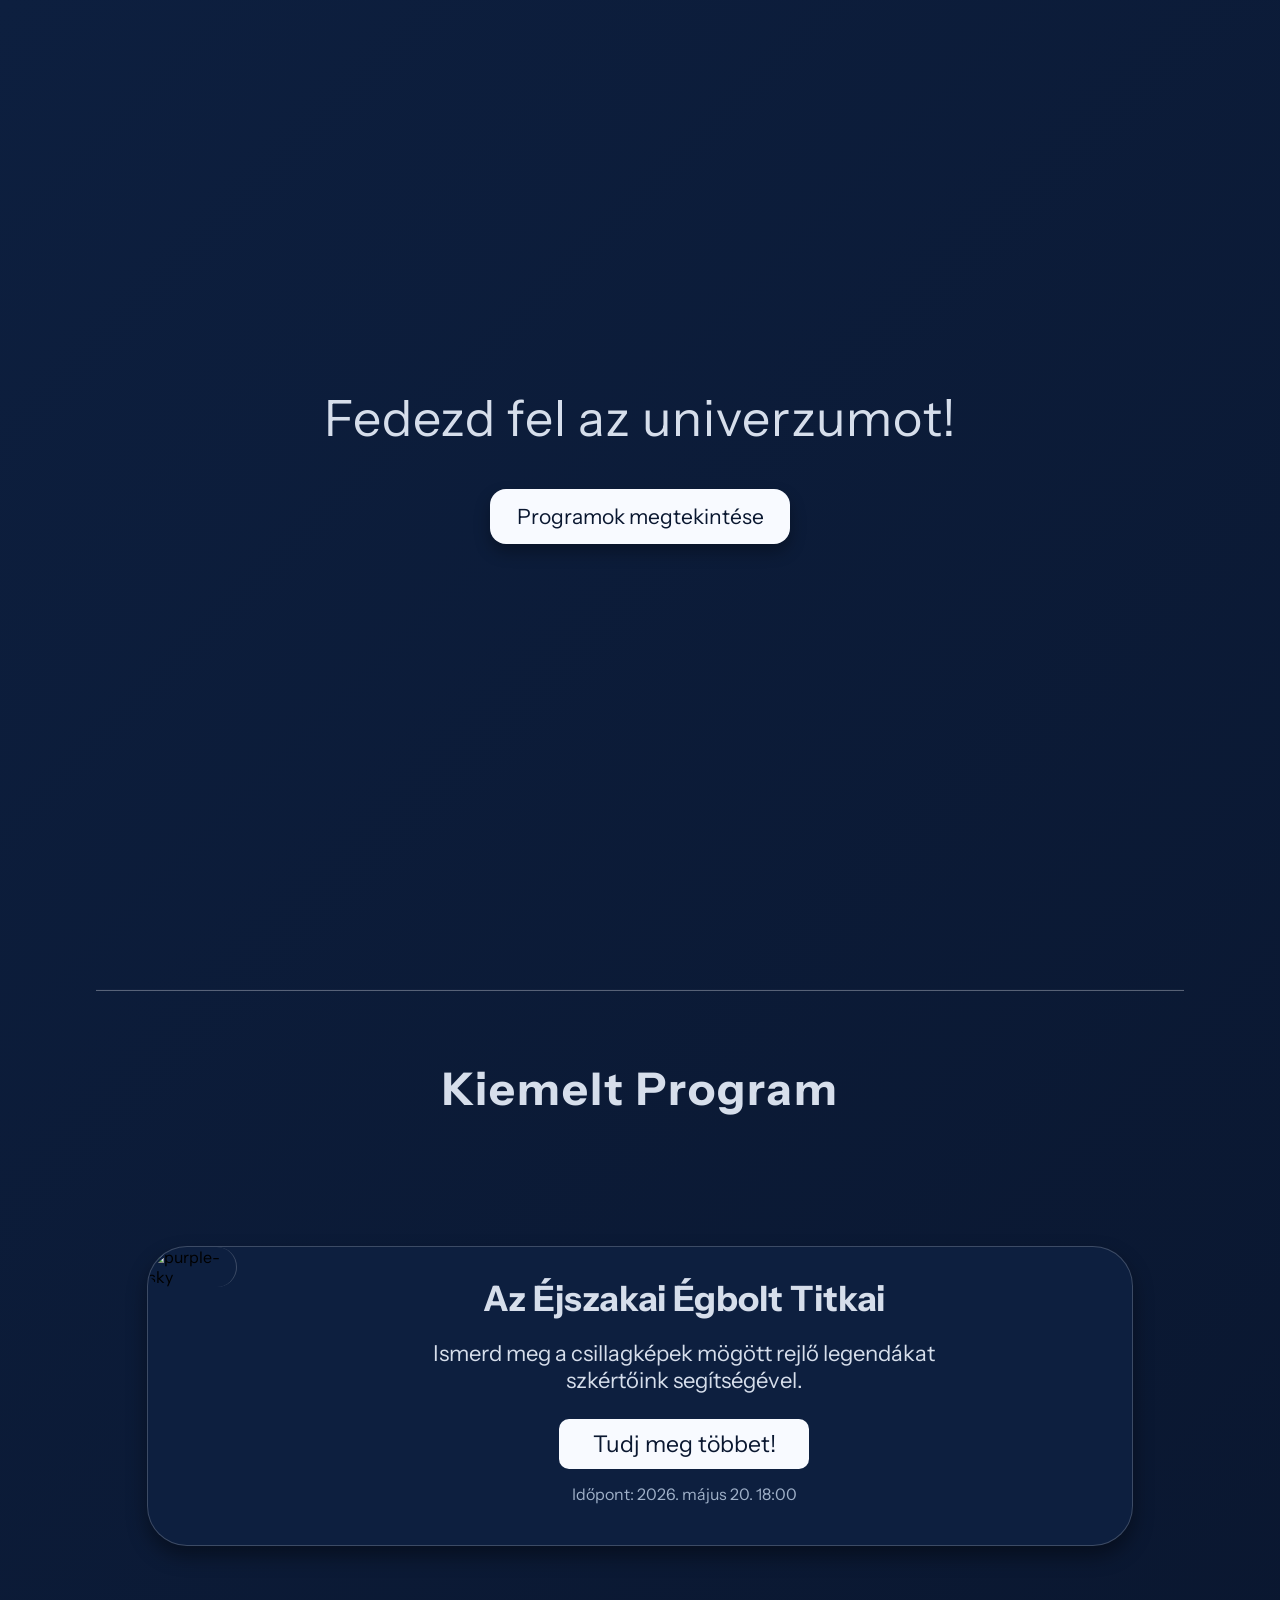
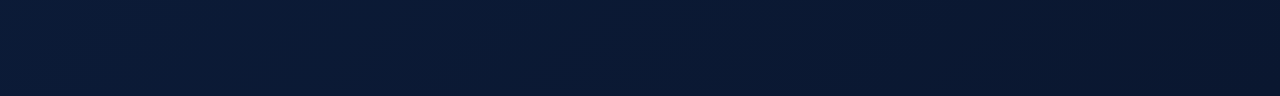
==== index.html @ 026c2435 "főoldal" ====
<!DOCTYPE html>
<html lang="hu">
<head>
    <link rel="preconnect" href="https://fonts.googleapis.com">
    <link rel="preconnect" href="https://fonts.gstatic.com" crossorigin>
    <link href="https://fonts.googleapis.com/css2?family=Instrument+Sans:ital,wght@0,400..700;1,400..700&family=Inter:ital,opsz,wght@0,14..32,100..900;1,14..32,100..900&display=swap" rel="stylesheet">
    <meta charset="UTF-8">
    <meta name="viewport" content="width=device-width, initial-scale=1.0">
    <meta http-equiv="X-UA-Compatible" content="ie=edge">
    <link rel="stylesheet" href="Planetarium_Projektmunka/header.css">
    <link rel="stylesheet" href="style.css">
    <title>Document</title>
</head>
<body>
    <div id="container">
        <div class="opening">
            <div class="udvozlo">
                <h1>Fedezd fel az univerzumot!</h1>
                <a href="programok.html">Programok megtekintése</a>
            </div>
        </div>
        <div class="line-container">
            <svg viewBox="0 0 100 1" preserveAspectRatio="none">
                <line x1="0" y1="0.5" x2="100" y2="0.5" />
            </svg>
        </div>
        <div class="kiemelt">
            <h2>Kiemelt program</h2>
            <div class="programok">  
                <div class="img"><img src="img/purple-sky.png" alt="purple-sky"></div> 
                <div class="leiras">
                    <h3>Az Éjszakai Égbolt Titkai</h3>
                    <p>Ismerd meg a csillagképek mögött rejlő legendákat szkértőink segítségével.</p>
                    <a href="">Tudj meg többet!</a>
                    <p>Időpont: 2026. május 20. 18:00</p>
                </div>
            </div>
        </div>
    </div>
</body>
</html>
---- style.css ----
* {
    margin: 0;
    padding: 0;
    box-sizing: border-box;
}

html {
    font-size:62.5%;
}

:root {
    --dark-blue:#0d1f3f;
    --black:#0a1730;
    --light-grey:#d6deeb;
    --secondary-text:#9fb0c8;
    --white:#f8faff;
}

body{
    background:linear-gradient(135deg, var(--dark-blue),var(--black));
    min-height: 100vh;
    font-size:1.6rem;
}

#container {
    min-height: 100vh;
    font-family: "Instrument Sans", sans-serif;
}

.opening {
    position: relative;
    min-height: 950px;
    background-image: url(img/night-sky.png);
    mask-image: linear-gradient(to bottom, transparent, black 10%, black 90%, transparent);
    background-size: cover; /
    background-position: center;
    background-repeat: no-repeat;
    display: flex;
    flex-direction: column;
    align-items: center;
    justify-content: center;
}

.opening h1{
    color: var(--light-grey);
    font-size: 5rem;
    font-weight: 200;
    letter-spacing: 1px;
}

.udvozlo {
    position: relative;
    display: flex;
    flex-direction: column;
    align-items: center;
    gap: 40px;
    bottom: 10px;
}


.opening a {
    width: 300px;
    height: 55px;
    display: flex;
    align-items: center;
    justify-content: center;
    background-color:var(--white);
    box-shadow: 0px 8px 16px rgba(0,0,0,0.3);
    border-radius: 16px;
    text-decoration: none;
    font-size: 2.1rem;
    color: var(--black);
    transition: transform 0.3s;
}

.opening a:hover {
    transform: scale(1.05);
}

.line-container {
    width: 85%;      
    margin: 30px auto 80px; 
    height: 1px;     
}

.line-container line {
    stroke: rgba(248, 250, 255, 0.4); 
    stroke-width: 0.08;
    stroke-linecap: round;
}

.kiemelt h2{
    color: var(--light-grey);
    font-size: 4.5rem;
    text-align: center;
    margin: 10px 0 130px;
    text-transform: capitalize;
    letter-spacing: 0.2rem;
}

.programok {
    background-color: var(--dark-blue);
    border: 1px solid rgba(248, 250, 255, 0.2);
    box-shadow: 0 10px 20px rgba(0, 0, 0, 0.4);
    width: 77%;
    display: flex;
    height: 300px;
    border-radius:40px;
    margin: 0 auto 150px ;
    overflow: hidden;
}

.programok img {
    height: 300px;
    border-radius:40px ;
    border-right: 1px solid rgba(248, 250, 255, 0.2);
}

.leiras {
    width: 100%;
    display: flex;
    flex-direction: column;
    align-items: center;
    text-align: center; 
    padding-bottom: 30px; 
    color: var(--light-grey);
}

.leiras h3 {
    padding: 30px 40px 10px; 
    font-size: 3.5rem;
}

.leiras p:nth-of-type(1){
    padding: 10px 40px;
    font-size: 2.2rem;
    max-width: 600px; 
}

.leiras a {
    width: 250px;
    height: 50px;
    display: flex;
    align-items: center;
    justify-content: center;
    background-color: var(--white);
    border-radius: 10px;
    text-decoration: none;
    font-size: 2rem;
    color: var(--black);
    margin-top: auto; 
    transition: transform 0.2s;
}

.leiras p:nth-of-type(2){
    padding: 15px 40px 0;
    font-size: 1.6rem;
    color: var(--secondary-text); /
}

.leiras a {
    width: 250px;
    height: 50px;
    display: flex;
    align-items: center;
    justify-content: center;
    background-color:var(--white);
    border-radius: 10px;
    text-decoration: none;
    font-size: 2.3rem;
    color: var(--black);
    margin-top: 15px;
    transition: transform 0.2s;
}

.leiras a:hover {
    transform: scale(1.05);
    
}
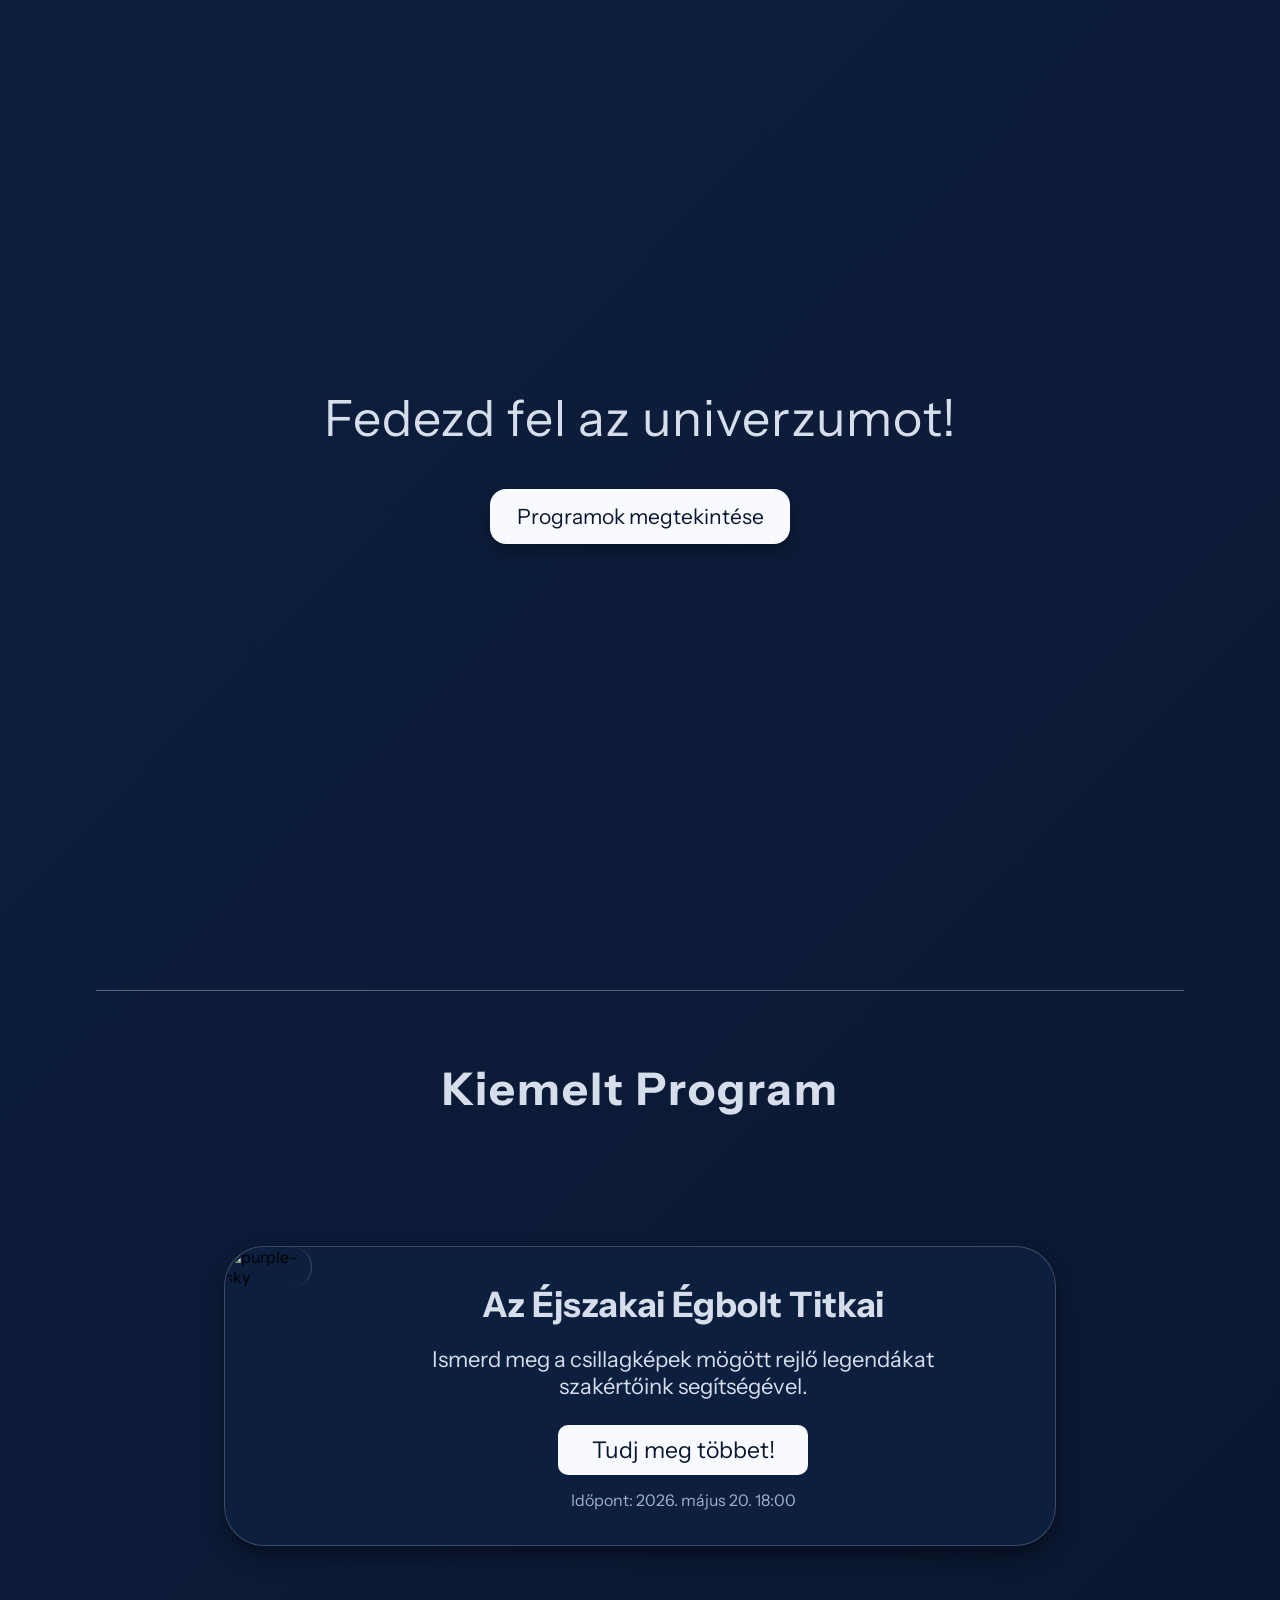
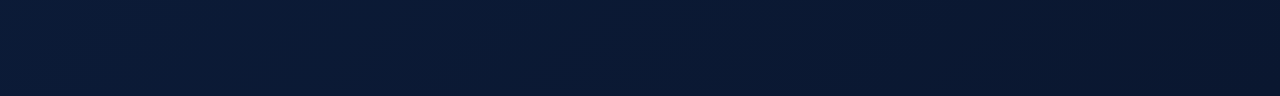
==== commit ae19c523: "Végleges főoldal" ====
--- a/index.html
+++ b/index.html
@@ -27,11 +27,11 @@
         <div class="kiemelt">
             <h2>Kiemelt program</h2>
             <div class="programok">  
-                <div class="img"><img src="img/purple-sky.png" alt="purple-sky"></div> 
+                <div class="img"><img src="../img/purple-sky.png" alt="purple-sky"></div> 
                 <div class="leiras">
                     <h3>Az Éjszakai Égbolt Titkai</h3>
-                    <p>Ismerd meg a csillagképek mögött rejlő legendákat szkértőink segítségével.</p>
-                    <a href="">Tudj meg többet!</a>
+                    <p>Ismerd meg a csillagképek mögött rejlő legendákat szakértőink segítségével.</p>
+                    <a href="programok.html">Tudj meg többet!</a>
                     <p>Időpont: 2026. május 20. 18:00</p>
                 </div>
             </div>
--- a/style.css
+++ b/style.css
@@ -30,9 +30,9 @@
 .opening {
     position: relative;
     min-height: 950px;
-    background-image: url(img/night-sky.png);
+    background-image: url(../img/night-sky.png);
     mask-image: linear-gradient(to bottom, transparent, black 10%, black 90%, transparent);
-    background-size: cover; /
+    background-size: cover; 
     background-position: center;
     background-repeat: no-repeat;
     display: flex;
@@ -102,7 +102,7 @@
     background-color: var(--dark-blue);
     border: 1px solid rgba(248, 250, 255, 0.2);
     box-shadow: 0 10px 20px rgba(0, 0, 0, 0.4);
-    width: 77%;
+    width: 65%;
     display: flex;
     height: 300px;
     border-radius:40px;
@@ -121,6 +121,7 @@
     display: flex;
     flex-direction: column;
     align-items: center;
+    justify-content: center;
     text-align: center; 
     padding-bottom: 30px; 
     color: var(--light-grey);
@@ -175,7 +176,7 @@
 
 .leiras a:hover {
     transform: scale(1.05);
-    
+     border: 1px solid rgb(12, 81, 255, 0.6);
 }
 
 
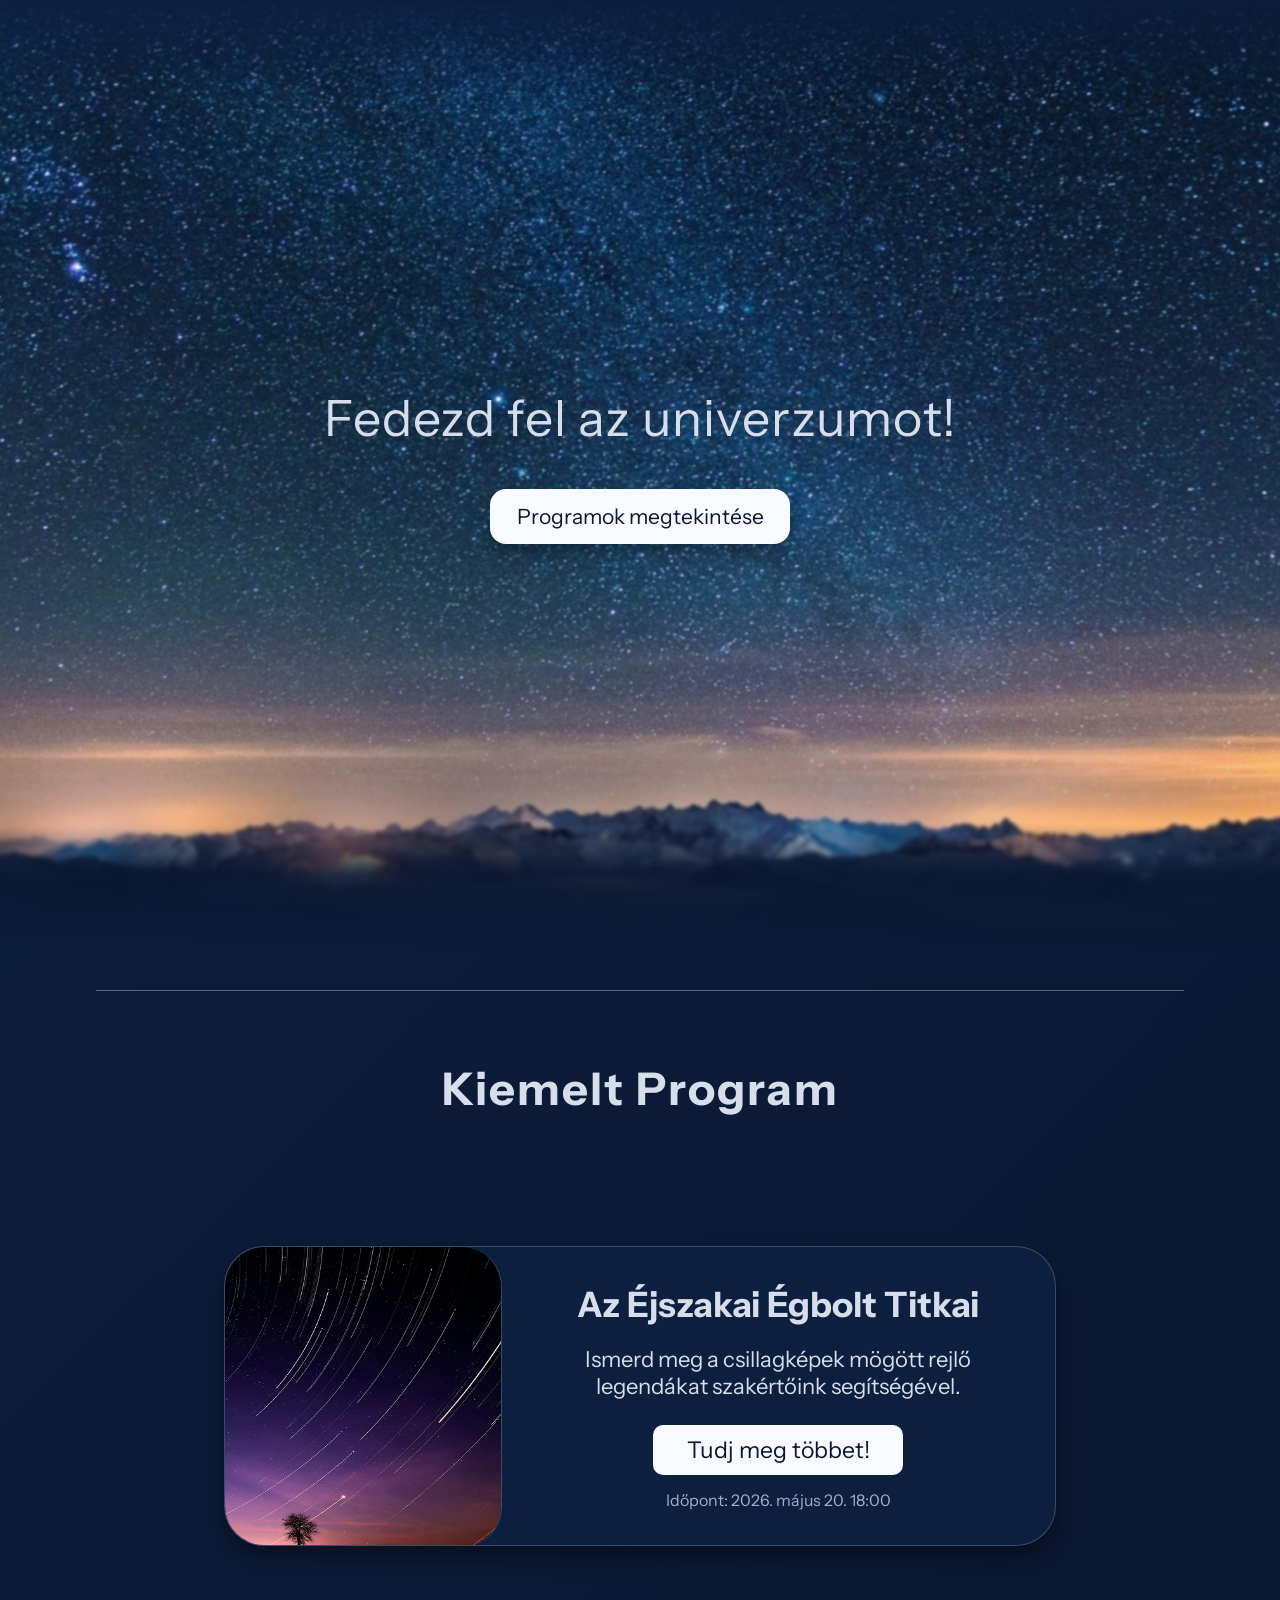
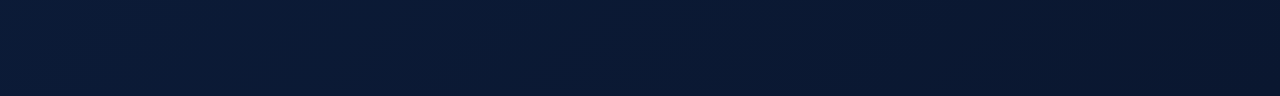
==== commit e072a96a: "src átírása" ====
--- a/index.html
+++ b/index.html
@@ -27,7 +27,7 @@
         <div class="kiemelt">
             <h2>Kiemelt program</h2>
             <div class="programok">  
-                <div class="img"><img src="../img/purple-sky.png" alt="purple-sky"></div> 
+                <div class="img"><img src="media/purple-sky.png" alt="purple-sky"></div> 
                 <div class="leiras">
                     <h3>Az Éjszakai Égbolt Titkai</h3>
                     <p>Ismerd meg a csillagképek mögött rejlő legendákat szakértőink segítségével.</p>
--- a/style.css
+++ b/style.css
@@ -30,7 +30,7 @@
 .opening {
     position: relative;
     min-height: 950px;
-    background-image: url(../img/night-sky.png);
+    background-image: url(media/night-sky.png);
     mask-image: linear-gradient(to bottom, transparent, black 10%, black 90%, transparent);
     background-size: cover; 
     background-position: center;
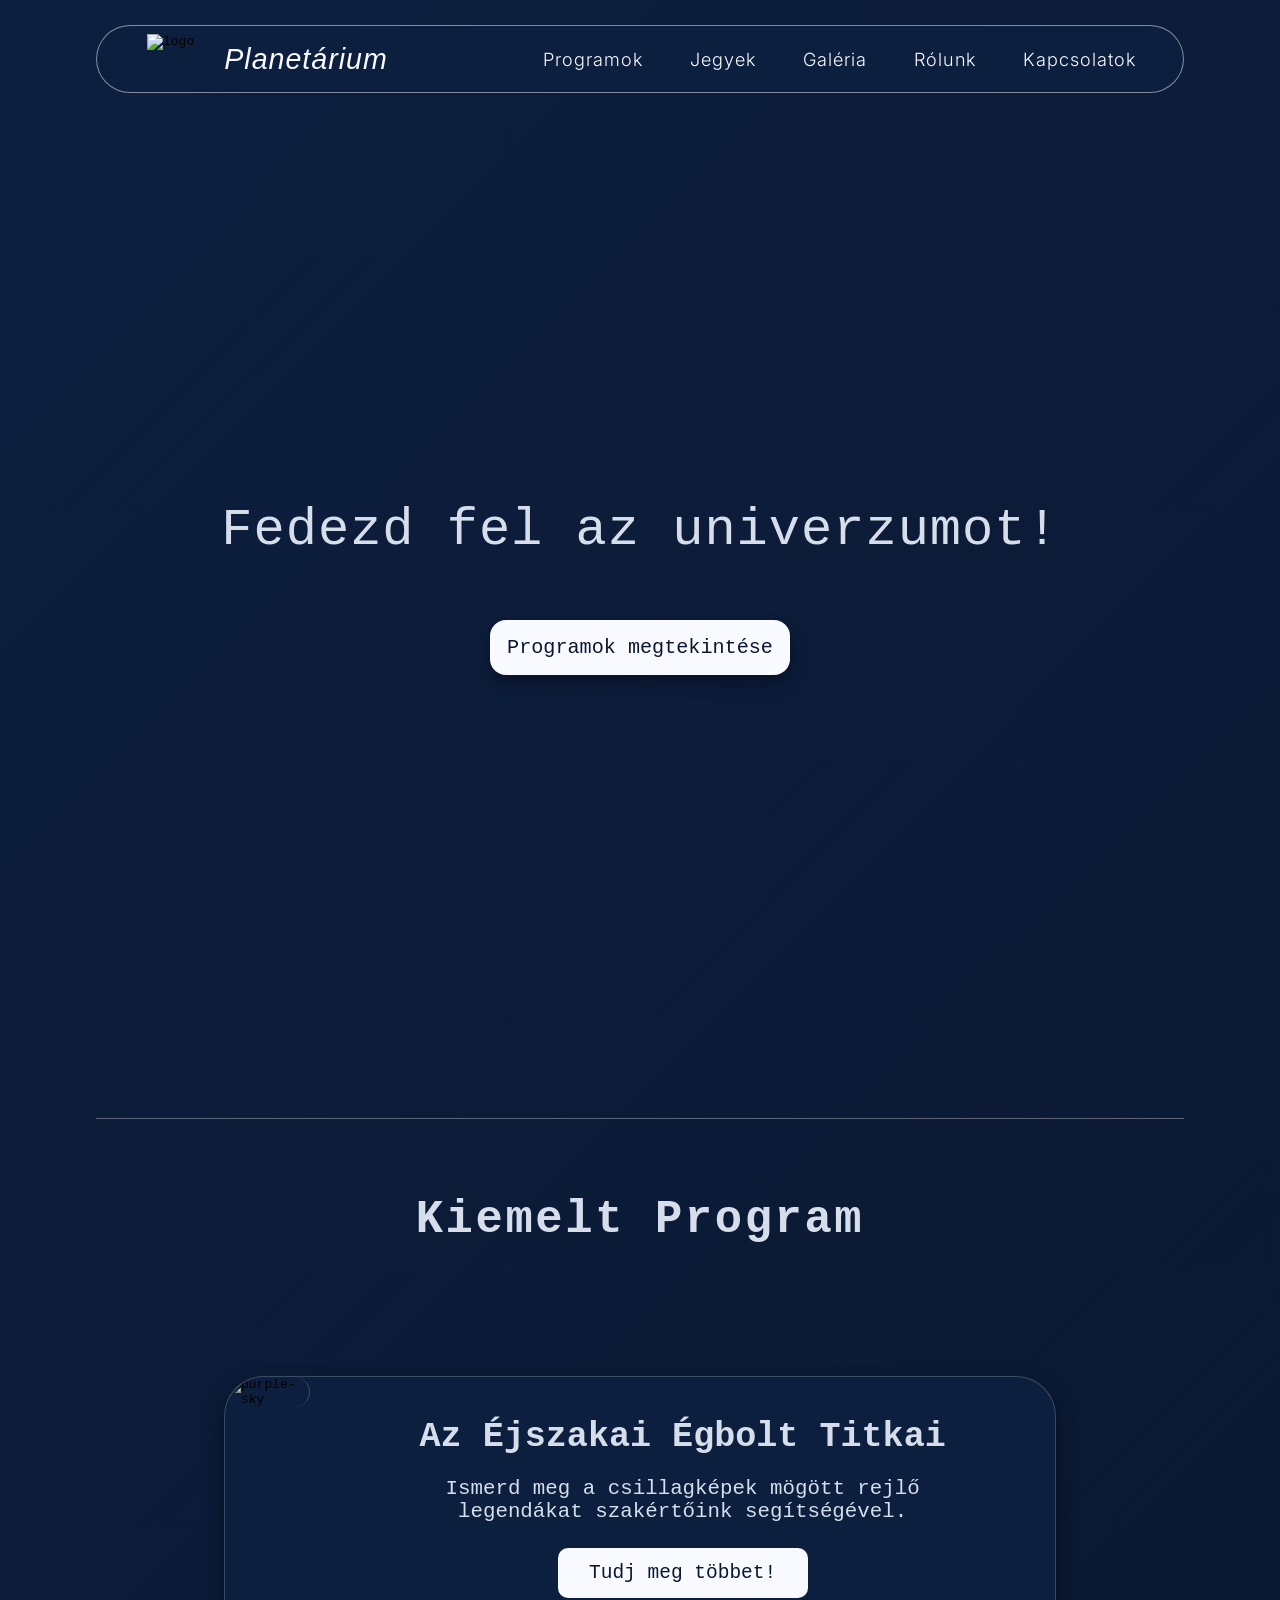
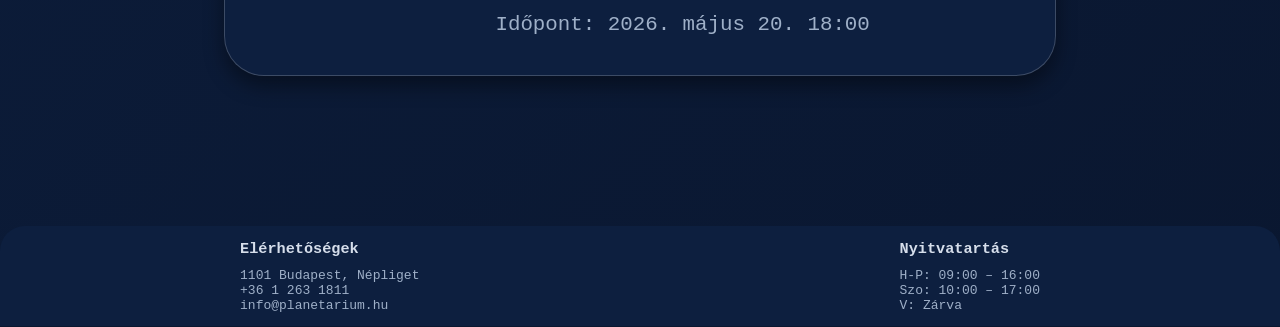
==== commit abd9b1f7: "+fooldal" ====
--- a/index.html
+++ b/index.html
@@ -8,10 +8,34 @@
     <meta name="viewport" content="width=device-width, initial-scale=1.0">
     <meta http-equiv="X-UA-Compatible" content="ie=edge">
     <link rel="stylesheet" href="Planetarium_Projektmunka/header.css">
+    <link rel="stylesheet" href="index.css">
     <link rel="stylesheet" href="style.css">
-    <title>Document</title>
+    <link rel="shortcut icon" href="media/logo.ico" type="image/x-icon">
+    <title>Planetárium</title>
 </head>
 <body>
+    <header>
+            <div class="cim">
+                <img src="media/logo.png" alt="logo">
+                <a href="index.html">Planetárium</a>
+            </div>
+            <nav>
+                <a href="programok.html">Programok</a>
+                <a href="jegyek.html">Jegyek</a>
+                <a href="galeria.html">Galéria</a>
+                <a href="rolunk.html">Rólunk</a>
+                <a href="kapcsolatok.html">Kapcsolatok</a>
+            </nav>
+            <div class="dropdown-menu">   
+                <div class="options">
+                    <a href="programok.html">Programok</a>
+                    <a href="jegyek.html">Jegyek</a>
+                    <a href="galeria.html">Galéria</a>
+                    <a href="rolunk.html">Rólunk</a>
+                    <a href="kapcsolatok.html">Kapcsolatok</a>
+                </div>
+            </div>
+        </header>
     <div id="container">
         <div class="opening">
             <div class="udvozlo">
@@ -37,5 +61,23 @@
             </div>
         </div>
     </div>
+    <footer>
+            <div>
+                <h3>Elérhetőségek</h3>
+                <ul>
+                    <li>1101 Budapest, Népliget </li>
+                    <li>+36 1 263 1811 </li>
+                    <li>info@planetarium.hu </li>
+                </ul>
+            </div>
+            <div>
+                <h3>Nyitvatartás</h3>
+                <ul>
+                    <li>H-P: 09:00 – 16:00 </li>
+                    <li>Szo: 10:00 – 17:00 </li>
+                    <li>V: Zárva </li>
+                </ul>                
+            </div>
+        </footer>
 </body>
 </html>
--- a/index.css
+++ b/index.css
@@ -0,0 +1,164 @@
+* {
+    margin: 0;
+    padding: 0;
+    box-sizing: border-box;
+}
+
+:root {
+    --dark-blue:#0d1f3f;
+    --black:#0a1730;
+    --light-grey:#d6deeb;
+    --secondary-text:#9fb0c8;
+    --white:#f8faff;
+}
+
+body{
+    background:linear-gradient(135deg, var(--dark-blue),var(--black));
+    min-height: 100vh;
+
+}
+
+#container {
+    min-height: 100vh;
+    font-family: "Instrument Sans", sans-serif;
+}
+
+.opening {
+    position: relative;
+    min-height: 950px;
+    background-image: url(media/night-sky.png);
+    mask-image: linear-gradient(to bottom, transparent, black 10%, black 90%, transparent);
+    background-size: cover; 
+    background-position: center;
+    background-repeat: no-repeat;
+    display: flex;
+    flex-direction: column;
+    align-items: center;
+    justify-content: center;
+}
+
+.opening h1{
+    color: var(--light-grey);
+    font-size: 4rem;
+    font-weight: 200;
+    letter-spacing: 1px;
+}
+
+.udvozlo {
+    position: relative;
+    display: flex;
+    flex-direction: column;
+    align-items: center;
+    gap: 60px;
+    bottom: 20px;
+}
+
+
+.opening a {
+    width: 300px;
+    height: 55px;
+    display: flex;
+    align-items: center;
+    justify-content: center;
+    background-color:var(--white);
+    box-shadow: 0px 8px 16px rgba(0,0,0,0.3);
+    border-radius: 16px;
+    text-decoration: none;
+    font-size: 1.55rem;
+    color: var(--black);
+    transition: transform 0.3s;
+}
+
+.opening a:hover {
+    transform: scale(1.05);
+}
+
+.line-container {
+    width: 85%;      
+    margin: 30px auto 80px; 
+    height: 1px;     
+}
+
+.line-container line {
+    stroke: rgba(248, 250, 255, 0.4); 
+    stroke-width: 0.08;
+    stroke-linecap: round;
+}
+
+.kiemelt h2{
+    color: var(--light-grey);
+    font-size: 3.5rem;
+    text-align: center;
+    margin: 10px 0 130px;
+    text-transform: capitalize;
+    letter-spacing: 0.2rem;
+}
+
+.programok {
+    background-color: var(--dark-blue);
+    border: 1px solid rgba(248, 250, 255, 0.2);
+    box-shadow: 0 10px 20px rgba(0, 0, 0, 0.4);
+    width: 65%;
+    display: flex;
+    height: 300px;
+    border-radius:40px;
+    margin: 0 auto 150px ;
+    overflow: hidden;
+}
+
+.programok img {
+    height: 300px;
+    border-radius:40px ;
+    border-right: 1px solid rgba(248, 250, 255, 0.2);
+}
+
+.leiras {
+    width: 100%;
+    display: flex;
+    flex-direction: column;
+    align-items: center;
+    justify-content: center;
+    text-align: center; 
+    padding-bottom: 30px; 
+    color: var(--light-grey);
+}
+
+.leiras h3 {
+    padding: 30px 40px 10px; 
+    font-size: 2.7rem;
+}
+
+.leiras p:nth-of-type(1){
+    padding: 10px 40px;
+    font-size: 1.6rem;
+    max-width: 600px; 
+}
+
+
+.leiras p:nth-of-type(2){
+    padding: 15px 40px 0;
+    font-size: 1.6rem;
+    color: var(--secondary-text); 
+}
+
+.leiras a {
+    width: 250px;
+    height: 50px;
+    display: flex;
+    align-items: center;
+    justify-content: center;
+    background-color:var(--white);
+    border-radius: 10px;
+    text-decoration: none;
+    font-size: 1.5rem;
+    color: var(--black);
+    margin-top: 15px;
+    transition: transform 0.2s;
+}
+
+.leiras a:hover {
+    transform: scale(1.05);
+     border: 1px solid rgb(12, 81, 255, 0.6);
+}
+
+
--- a/style.css
+++ b/style.css
@@ -1,182 +1,258 @@
-* {
-    margin: 0;
-    padding: 0;
-    box-sizing: border-box;
-}
-
-html {
-    font-size:62.5%;
-}
-
-:root {
-    --dark-blue:#0d1f3f;
-    --black:#0a1730;
-    --light-grey:#d6deeb;
-    --secondary-text:#9fb0c8;
-    --white:#f8faff;
-}
-
-body{
-    background:linear-gradient(135deg, var(--dark-blue),var(--black));
-    min-height: 100vh;
-    font-size:1.6rem;
-}
-
-#container {
-    min-height: 100vh;
-    font-family: "Instrument Sans", sans-serif;
-}
-
-.opening {
-    position: relative;
-    min-height: 950px;
-    background-image: url(media/night-sky.png);
-    mask-image: linear-gradient(to bottom, transparent, black 10%, black 90%, transparent);
-    background-size: cover; 
-    background-position: center;
-    background-repeat: no-repeat;
-    display: flex;
-    flex-direction: column;
-    align-items: center;
-    justify-content: center;
-}
-
-.opening h1{
-    color: var(--light-grey);
-    font-size: 5rem;
-    font-weight: 200;
-    letter-spacing: 1px;
-}
-
-.udvozlo {
-    position: relative;
-    display: flex;
-    flex-direction: column;
-    align-items: center;
-    gap: 40px;
-    bottom: 10px;
-}
-
-
-.opening a {
-    width: 300px;
-    height: 55px;
-    display: flex;
-    align-items: center;
-    justify-content: center;
-    background-color:var(--white);
-    box-shadow: 0px 8px 16px rgba(0,0,0,0.3);
-    border-radius: 16px;
-    text-decoration: none;
-    font-size: 2.1rem;
-    color: var(--black);
-    transition: transform 0.3s;
-}
-
-.opening a:hover {
-    transform: scale(1.05);
-}
-
-.line-container {
-    width: 85%;      
-    margin: 30px auto 80px; 
-    height: 1px;     
-}
-
-.line-container line {
-    stroke: rgba(248, 250, 255, 0.4); 
-    stroke-width: 0.08;
-    stroke-linecap: round;
-}
-
-.kiemelt h2{
-    color: var(--light-grey);
-    font-size: 4.5rem;
-    text-align: center;
-    margin: 10px 0 130px;
-    text-transform: capitalize;
-    letter-spacing: 0.2rem;
-}
-
-.programok {
-    background-color: var(--dark-blue);
-    border: 1px solid rgba(248, 250, 255, 0.2);
-    box-shadow: 0 10px 20px rgba(0, 0, 0, 0.4);
-    width: 65%;
-    display: flex;
-    height: 300px;
-    border-radius:40px;
-    margin: 0 auto 150px ;
-    overflow: hidden;
-}
-
-.programok img {
-    height: 300px;
-    border-radius:40px ;
-    border-right: 1px solid rgba(248, 250, 255, 0.2);
-}
-
-.leiras {
-    width: 100%;
-    display: flex;
-    flex-direction: column;
-    align-items: center;
-    justify-content: center;
-    text-align: center; 
-    padding-bottom: 30px; 
-    color: var(--light-grey);
-}
-
-.leiras h3 {
-    padding: 30px 40px 10px; 
-    font-size: 3.5rem;
-}
-
-.leiras p:nth-of-type(1){
-    padding: 10px 40px;
-    font-size: 2.2rem;
-    max-width: 600px; 
-}
-
-.leiras a {
-    width: 250px;
-    height: 50px;
-    display: flex;
-    align-items: center;
-    justify-content: center;
-    background-color: var(--white);
-    border-radius: 10px;
-    text-decoration: none;
-    font-size: 2rem;
-    color: var(--black);
-    margin-top: auto; 
-    transition: transform 0.2s;
-}
-
-.leiras p:nth-of-type(2){
-    padding: 15px 40px 0;
-    font-size: 1.6rem;
-    color: var(--secondary-text); /
-}
-
-.leiras a {
-    width: 250px;
-    height: 50px;
-    display: flex;
-    align-items: center;
-    justify-content: center;
-    background-color:var(--white);
-    border-radius: 10px;
-    text-decoration: none;
-    font-size: 2.3rem;
-    color: var(--black);
-    margin-top: 15px;
-    transition: transform 0.2s;
-}
-
-.leiras a:hover {
-    transform: scale(1.05);
-     border: 1px solid rgb(12, 81, 255, 0.6);
-}
-
-
+* {
+    margin: 0;
+    padding: 0;
+    box-sizing: border-box;
+    font-family:monospace;
+}
+body {
+    background-color: var(--black);
+    display: flex;
+    flex-direction: column;
+    min-height: 100vh; 
+    margin: 0;
+}
+header {
+    background-color: var(--dark-blue);
+    width: 85%;
+    height: 68px;
+    border: 1px solid rgba(248, 250, 255, 0.5);
+    border-radius: 50px; 
+    margin: 25px auto 40px;
+    display: flex;
+    align-items:center;
+    justify-content: space-between;
+
+}
+
+.cim {
+    margin-left: 50px;
+    display: flex;
+    align-items: center;
+    justify-content: center;
+    gap: 80px;
+}
+
+.cim a{
+    color: var(--white); 
+    font-size: 2.2rem;
+    font-weight: 500;
+    letter-spacing: 1px;
+    font-style: italic;
+}
+
+.cim img {
+    height: 50px;
+}
+
+nav {
+    width: 48%;
+    display: flex;
+    justify-content: space-between;
+    align-items:center;
+    margin-right: 45px;
+}
+
+nav a{
+    padding: 2px;
+}
+
+header a{
+    text-decoration: none;
+    color: #f8faff;
+    font-size: 1.4rem;
+    display: block;
+    position: relative;
+    font-weight: 300;
+    letter-spacing: 1px;
+    font-family: "Inter", sans-serif;
+}
+
+header a::after {
+    content: "";
+    position: absolute;
+    bottom: 0;
+    left: 0;
+    width: 98%;
+    height: 2px;
+    background-color: white;
+    opacity: 0;
+    transition: opacity 400ms, transform 400ms;
+}
+
+header a:hover::after,
+header a:focus::after {
+    opacity: 1;
+    transform: translate3d(0,2px,0);
+}
+
+header a::after {
+    opacity: 1;
+    transform: scale(0);
+    transform-origin: center;
+}
+  
+header a:hover::after,
+header a:focus::after{
+    transform: scale(1);
+}
+
+.dropdown-menu {
+    display: none; 
+    border-radius: 8px;
+    width: 150px;
+    height: 50px;
+    margin-right: 30px;    
+    position: relative; 
+    cursor: pointer;
+    align-items: center;
+    justify-content:center;
+}
+
+.dropdown-menu::after {
+    content: "☰";
+    color: var(--white);
+    font-size: 3rem;
+}
+
+.options {
+    display: none; 
+    position: absolute;
+    top: 50px; 
+    right: 0;
+    background-color: var(--dark-blue); 
+    border: 1px solid rgba(248, 250, 255, 0.3);
+    border-radius: 12px;
+    width: 200px;
+    padding: 10px 0;
+    box-shadow: 0px 8px 16px rgba(0,0,0,0.3);
+    z-index: 100;
+}
+
+.options a {
+    color: var(--white);
+    padding: 12px 20px;
+    font-size: 1.8rem;
+    display: block;
+    text-align: left;
+}
+
+.options a:hover {
+    background-color: rgba(248, 250, 255, 0.1);
+}
+
+@media screen and (max-width: 1475px) {
+    .cim {
+        gap: 30px;
+    }
+    nav {
+        width: 55%; 
+    }
+}
+
+@media screen and (max-width: 1250px) {
+    nav {
+        display: none; 
+    }
+    
+    .dropdown-menu {
+        display: flex; 
+    }
+
+    .dropdown-menu:hover .options {
+        display: flex;
+        flex-direction: column;
+    }
+    
+    .options a::after {
+        display: none;
+    }
+}
+
+@media screen and (max-width: 1000px) {
+    header {
+        width: 90%; 
+    }
+    .dropdown-menu {
+        margin-right: 25px;
+    }
+    .cim {
+        margin-left: 25px;
+        gap: 20px;
+    }
+    .cim a {
+        font-size: 1.6rem; 
+    }
+    .cim img {
+        height: 40px; 
+    }
+}
+
+@media screen and (max-width: 500px) {
+    header {
+        width: 95%;
+        height: 60px; 
+        margin-top: 15px;
+    }
+    .cim {
+        margin-left: 15px;
+        gap: 12px;
+    }
+    .cim a {
+        font-size: 1.6rem;
+    }
+    .cim img {
+        height: 32px;
+    }
+    .dropdown-menu {
+        margin-right: 15px;
+    }
+    .dropdown-menu::after {
+        font-size: 2.4rem; 
+    }
+    .options {
+        width: 170px;
+        top: 45px; 
+    }
+}
+#cim {
+    font-size: 3rem;
+    color: var(--white);
+    text-align: center;
+    margin-bottom: 10px;
+}
+hr {
+    color: var(--light-grey);
+    width: 50%;
+    margin: auto;
+    margin-bottom: 50px;
+}
+:root {
+    --dark-blue:#0d1f3f;
+    --black:#0a1730;
+    --light-grey:#d6deeb;
+    --secondary-text:#9fb0c8;
+    --white:#f8faff;
+}
+footer {
+    background-color: var(--dark-blue);
+    border-radius: 25px 25px 0 0;
+    height: 100px;
+    width: 100%;
+    display: flex;
+    flex-direction: row;
+    justify-content: space-around;
+    bottom: 0;
+    align-items: center;
+    margin-top: auto;
+}
+footer h3 {
+    color: var(--light-grey);
+    padding-bottom: 10px;
+}
+footer li {
+    color: var(--secondary-text);
+    list-style: none;
+}
+footer ul {
+    padding-left: 0;
+}
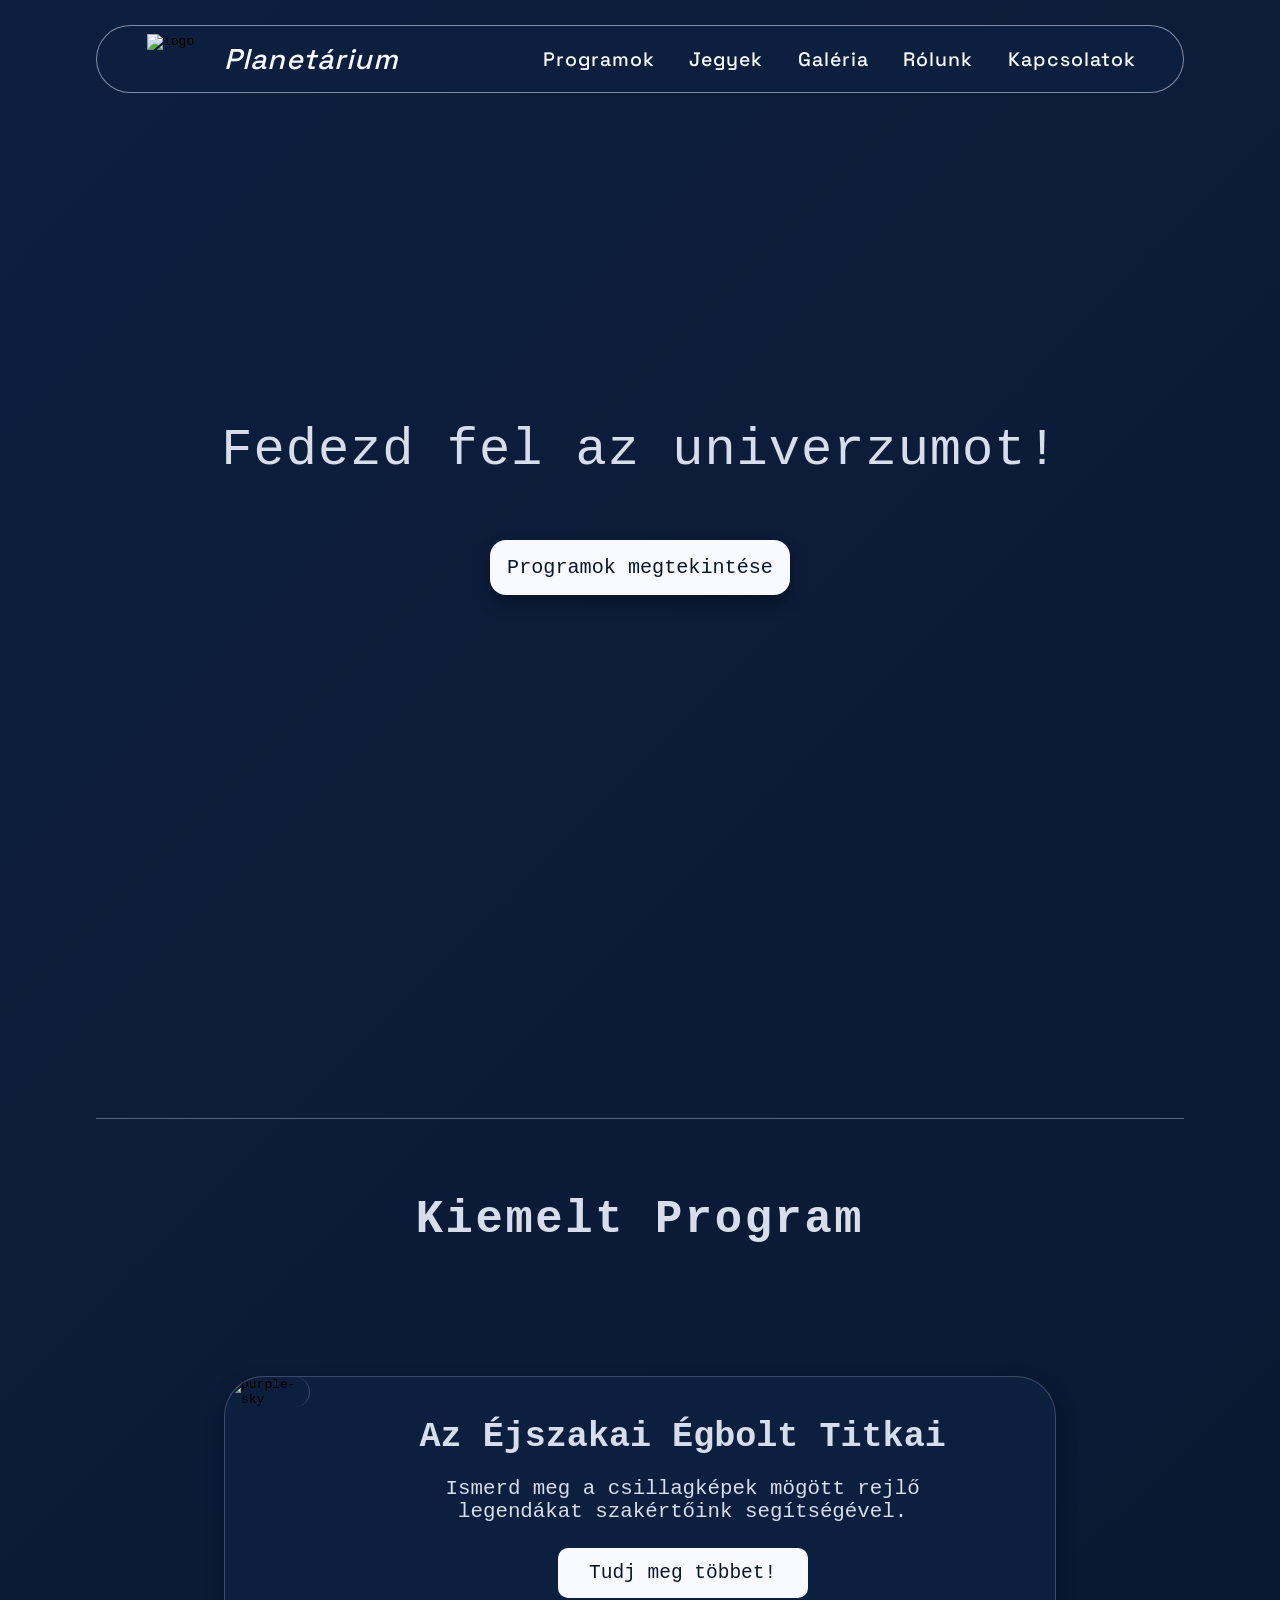
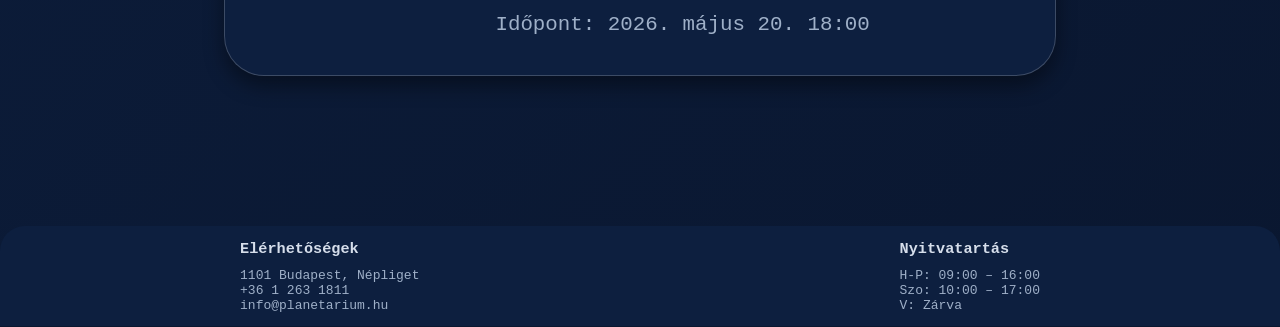
==== commit 72527922: "font-family változtatás a headernek" ====
--- a/index.html
+++ b/index.html
@@ -1,9 +1,6 @@
 <!DOCTYPE html>
 <html lang="hu">
 <head>
-    <link rel="preconnect" href="https://fonts.googleapis.com">
-    <link rel="preconnect" href="https://fonts.gstatic.com" crossorigin>
-    <link href="https://fonts.googleapis.com/css2?family=Instrument+Sans:ital,wght@0,400..700;1,400..700&family=Inter:ital,opsz,wght@0,14..32,100..900;1,14..32,100..900&display=swap" rel="stylesheet">
     <meta charset="UTF-8">
     <meta name="viewport" content="width=device-width, initial-scale=1.0">
     <meta http-equiv="X-UA-Compatible" content="ie=edge">
--- a/index.css
+++ b/index.css
@@ -20,7 +20,6 @@
 
 #container {
     min-height: 100vh;
-    font-family: "Instrument Sans", sans-serif;
 }
 
 .opening {
@@ -50,7 +49,7 @@
     flex-direction: column;
     align-items: center;
     gap: 60px;
-    bottom: 20px;
+    bottom: 100px;
 }
 
 
@@ -161,4 +160,62 @@
      border: 1px solid rgb(12, 81, 255, 0.6);
 }
 
-
+@media screen and (max-width:1250px) {
+    .programok {
+        width:80%;
+    }
+}
+
+@media screen and (max-width: 1090px) {
+    .programok {
+        flex-direction: column;
+        height: auto;
+        width: 75%;
+        margin-bottom: 80px;
+    }
+
+    .programok img {
+        width: 100%;
+        height: 250px;
+        object-fit: cover;
+        border-right:none ;
+        border-bottom: 1px solid rgba(248, 250, 255, 0.2);
+    }
+
+    .leiras {
+        padding: 20px 20px 40px;
+    }
+
+    .udvozlo h1 {
+        text-align: center;
+        font-size: 3rem;
+    }
+}
+
+@media screen and (max-width: 768px){
+    .programok {
+        width: 90%;
+        border-radius:24px ;
+    }
+
+    .programok img {
+        height: 200px;
+        border-radius:24px 24px 0 0;
+    }
+
+    .kiemelt h2 {
+        font-size: 2.5rem;
+        margin-bottom: 60px;
+    }
+
+    .leiras h3 {
+        font-size: 2rem;
+        padding: 20px 10px 10px;
+    }
+
+    .programok .leiras p{
+        font-size: 1.2rem;
+        padding: 10px 15px;
+    }
+}
+
--- a/style.css
+++ b/style.css
@@ -1,3 +1,4 @@
+@import url('https://fonts.googleapis.com/css2?family=Space+Grotesk:wght@400;500;600&display=swap');
 * {
     margin: 0;
     padding: 0;
@@ -10,6 +11,7 @@
     flex-direction: column;
     min-height: 100vh; 
     margin: 0;
+    overflow-y: scroll;
 }
 header {
     background-color: var(--dark-blue);
@@ -21,7 +23,6 @@
     display: flex;
     align-items:center;
     justify-content: space-between;
-
 }
 
 .cim {
@@ -59,12 +60,12 @@
 header a{
     text-decoration: none;
     color: #f8faff;
-    font-size: 1.4rem;
+    font-size: 1.5rem;
     display: block;
     position: relative;
-    font-weight: 300;
+    font-weight: 500;
     letter-spacing: 1px;
-    font-family: "Inter", sans-serif;
+    font-family: 'Space Grotesk', sans-serif;
 }
 
 header a::after {
@@ -255,4 +256,4 @@
 }
 footer ul {
     padding-left: 0;
-}+}
